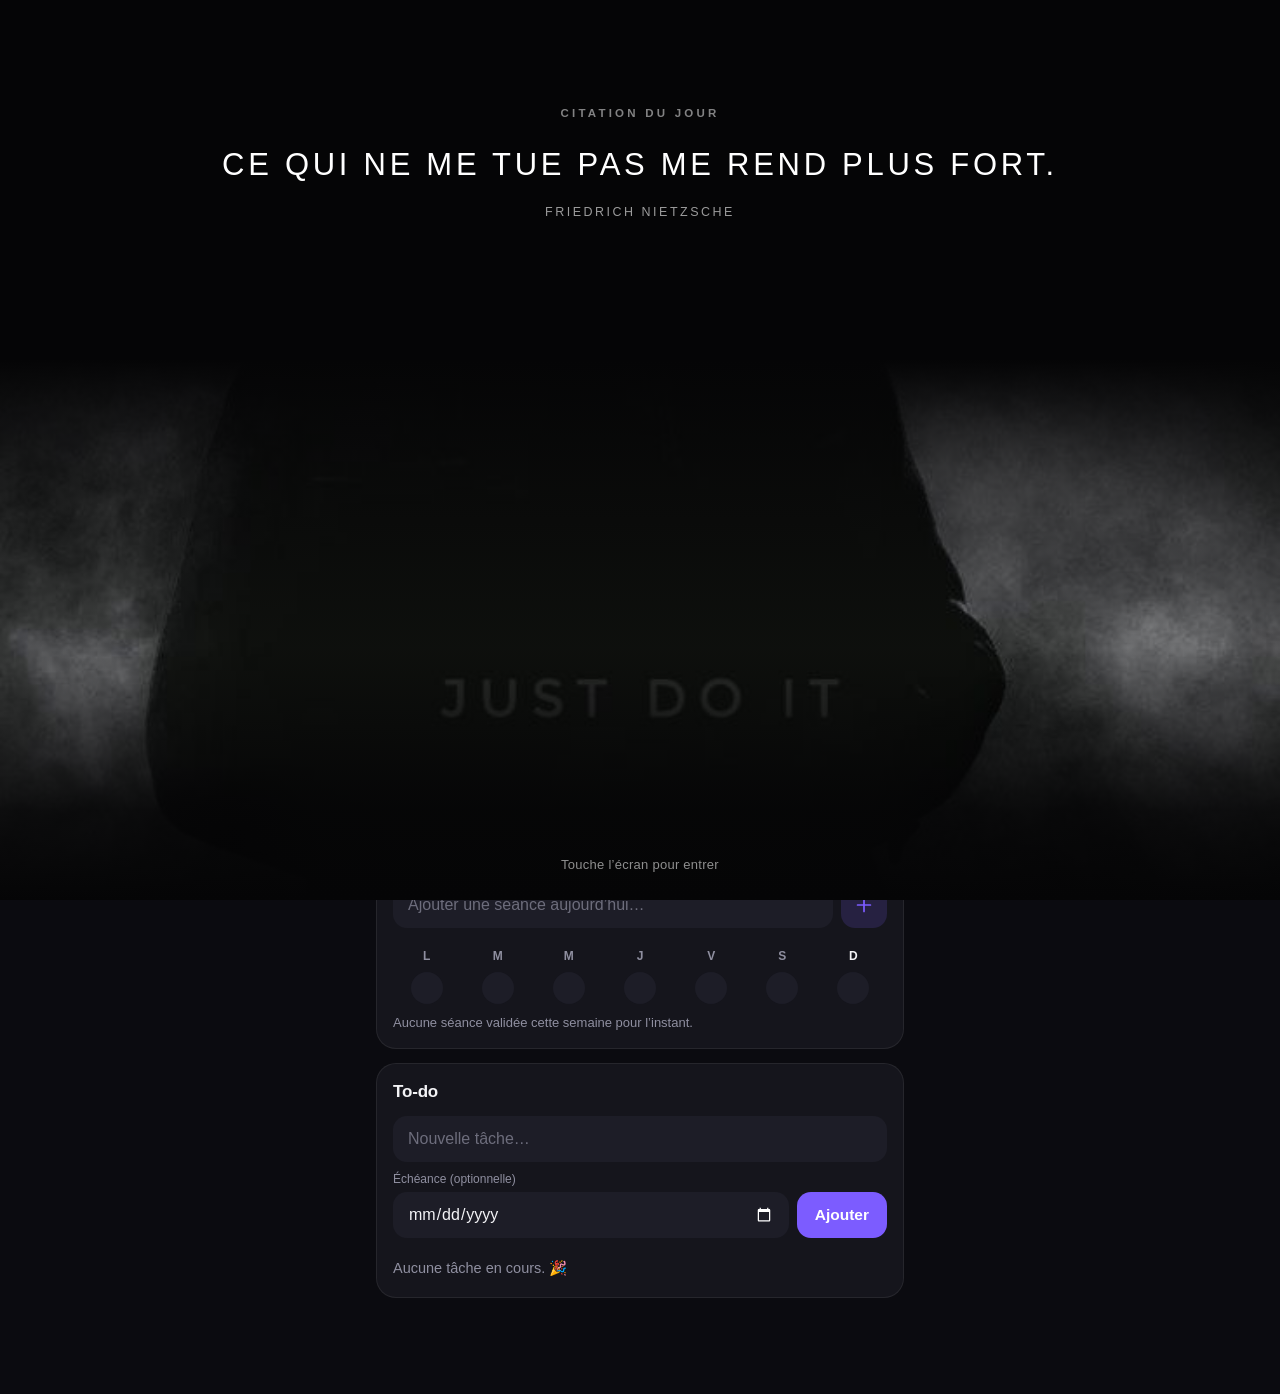
==== index.html @ 0396220e "Add files via upload" ====
<!doctype html>
<html lang="fr">
<head>
<meta charset="utf-8">
<meta name="viewport" content="width=device-width, initial-scale=1, viewport-fit=cover, user-scalable=no">
<title>Life OS</title>
<meta name="theme-color" content="#0b0b10">
<meta name="apple-mobile-web-app-capable" content="yes">
<meta name="mobile-web-app-capable" content="yes">
<meta name="apple-mobile-web-app-status-bar-style" content="black-translucent">
<meta name="apple-mobile-web-app-title" content="Life OS">
<link rel="manifest" href="manifest.webmanifest">
<link rel="apple-touch-icon" href="icon-180.png">
<link rel="icon" type="image/png" href="icon-180.png">
<link rel="stylesheet" href="styles.css">
</head>
<body>

<div id="splash" class="splash" hidden></div>

<header class="top">
  <div class="top-text">
    <h1 id="title">Life OS</h1>
    <p id="subtitle"></p>
  </div>
  <button class="icon-btn" data-a="settings" aria-label="Réglages">
    <svg viewBox="0 0 24 24"><circle cx="12" cy="12" r="3"/><path d="M19.4 15a1.7 1.7 0 0 0 .3 1.8l.1.1a2 2 0 1 1-2.8 2.8l-.1-.1a1.7 1.7 0 0 0-1.8-.3 1.7 1.7 0 0 0-1 1.5V21a2 2 0 1 1-4 0v-.1a1.7 1.7 0 0 0-1.1-1.5 1.7 1.7 0 0 0-1.8.3l-.1.1a2 2 0 1 1-2.8-2.8l.1-.1a1.7 1.7 0 0 0 .3-1.8 1.7 1.7 0 0 0-1.5-1H3a2 2 0 1 1 0-4h.1a1.7 1.7 0 0 0 1.5-1.1 1.7 1.7 0 0 0-.3-1.8l-.1-.1a2 2 0 1 1 2.8-2.8l.1.1a1.7 1.7 0 0 0 1.8.3h.1a1.7 1.7 0 0 0 1-1.5V3a2 2 0 1 1 4 0v.1a1.7 1.7 0 0 0 1 1.5 1.7 1.7 0 0 0 1.8-.3l.1-.1a2 2 0 1 1 2.8 2.8l-.1.1a1.7 1.7 0 0 0-.3 1.8v.1a1.7 1.7 0 0 0 1.5 1H21a2 2 0 1 1 0 4h-.1a1.7 1.7 0 0 0-1.5 1z"/></svg>
  </button>
  <button class="refresh-btn" id="refreshBtn" data-a="refresh" aria-label="Actualiser">
    <svg viewBox="0 0 24 24"><path d="M21 12a9 9 0 1 1-2.6-6.4"/><path d="M21 3v6h-6"/></svg>
    <span>Actualiser</span>
  </button>
</header>

<main id="view"></main>

<nav class="tabs" id="tabs"></nav>

<iframe id="seancesFrame" title="Séances de sport" hidden></iframe>

<div id="sheet" class="sheet" hidden>
  <div class="sheet-bg" data-a="closeSheet"></div>
  <div class="sheet-body" id="sheetBody"></div>
</div>

<div id="toast" class="toast" hidden></div>

<script src="config.js"></script>
<script src="quotes.js"></script>
<script src="targets.js"></script>
<script src="extra.js"></script>
<script src="shell.js"></script>
<script src="app.js"></script>
</body>
</html>
---- styles.css ----
:root {
  --bg: #0b0b10;
  --card: #15151c;
  --card2: #1d1d27;
  --line: rgba(255, 255, 255, .07);
  --text: #f3f3f6;
  --muted: #8f8fa0;
  --accent: #7c5cff;
  --accent-soft: rgba(124, 92, 255, .16);
  --red: #ff453a;
  --red-soft: rgba(255, 69, 58, .15);
  --green: #30d158;
  --green-soft: rgba(48, 209, 88, .15);
  --orange: #ff9f0a;
  --r: 20px;
  --safe-t: env(safe-area-inset-top, 0px);
  --safe-b: env(safe-area-inset-bottom, 0px);
}

* { box-sizing: border-box; -webkit-tap-highlight-color: transparent; }
html { background: var(--bg); }
body {
  margin: 0;
  background: var(--bg);
  color: var(--text);
  font: 16px/1.4 -apple-system, BlinkMacSystemFont, "SF Pro Text", "Helvetica Neue", Arial, sans-serif;
  -webkit-font-smoothing: antialiased;
  -webkit-text-size-adjust: 100%;
  overscroll-behavior-y: none;
  min-height: 100vh;
}
[hidden] { display: none !important; }
h1, h2, h3, p, ul { margin: 0; padding: 0; }
ul { list-style: none; }
button, input, textarea { font: inherit; color: inherit; }
button { border: 0; background: none; padding: 0; cursor: pointer; touch-action: manipulation; }
svg { width: 22px; height: 22px; fill: none; stroke: currentColor; stroke-width: 1.9; stroke-linecap: round; stroke-linejoin: round; flex: none; }
small { color: var(--muted); font-size: 13px; }

/* ---------- En-tête ---------- */
.top {
  position: sticky; top: 0; z-index: 20;
  display: flex; align-items: center; gap: 8px;
  padding: calc(var(--safe-t) + 14px) 16px 12px;
  background: rgba(11, 11, 16, .82);
  -webkit-backdrop-filter: saturate(160%) blur(18px); backdrop-filter: saturate(160%) blur(18px);
}
.top-text { flex: 1; min-width: 0; }
.top h1 { font-size: 22px; font-weight: 800; letter-spacing: -.02em; white-space: nowrap; overflow: hidden; text-overflow: ellipsis; }
.top p { font-size: 12.5px; color: var(--muted); min-height: 17px; }
.icon-btn { width: 40px; height: 40px; border-radius: 50%; background: var(--card); color: var(--muted); display: grid; place-items: center; }
.refresh-btn { height: 40px; padding: 0 14px 0 11px; border-radius: 20px; background: var(--accent); color: #fff; font-weight: 650; font-size: 14px; display: flex; align-items: center; gap: 6px; }
.refresh-btn svg { width: 18px; height: 18px; stroke-width: 2.3; }
.refresh-btn.spin svg { animation: spin .8s linear infinite; }
.refresh-btn:active, .btn:active, .icon-btn:active { transform: scale(.96); }
@keyframes spin { to { transform: rotate(360deg); } }

/* ---------- Contenu ---------- */
main { padding: 4px 16px calc(var(--safe-b) + 96px); display: flex; flex-direction: column; gap: 14px; max-width: 560px; margin: 0 auto; }
.card { background: var(--card); border: 1px solid var(--line); border-radius: var(--r); padding: 16px; }
.card-h { display: flex; align-items: center; justify-content: space-between; gap: 10px; margin-bottom: 12px; }
.card h2 { font-size: 17px; font-weight: 700; letter-spacing: -.01em; }
.count { font-size: 13px; color: var(--muted); font-weight: 600; white-space: nowrap; }
.dot { width: 10px; height: 10px; border-radius: 50%; }
.dot.red { background: var(--red); box-shadow: 0 0 0 4px var(--red-soft); }
.empty { color: var(--muted); font-size: 14.5px; padding: 6px 0 2px; }
.hint { color: var(--muted); font-size: 13px; margin-top: 10px; }
.hint.center { text-align: center; margin: 0 12px; }
.banner { background: rgba(255, 159, 10, .13); color: var(--orange); border-radius: 14px; padding: 10px 14px; font-size: 13.5px; }
.connect { background: linear-gradient(140deg, #2a1f66, #15151c 70%); }
.connect p { color: #c9c6e0; font-size: 14.5px; margin: 6px 0 14px; }

.btn { display: inline-flex; align-items: center; justify-content: center; gap: 8px; min-height: 46px; padding: 0 18px; border-radius: 14px; background: var(--card2); font-weight: 650; font-size: 15.5px; text-decoration: none; color: var(--text); }
.btn svg { width: 19px; height: 19px; }
.btn.primary { background: var(--accent); color: #fff; }
.btn.wide { width: 100%; }
.link { display: block; width: 100%; text-align: center; color: var(--accent); font-size: 14.5px; font-weight: 600; padding: 12px 0 2px; }
.link.danger { color: var(--red); }

input, textarea {
  width: 100%; min-width: 0; height: 46px; padding: 0 14px;
  background: var(--card2); border: 1px solid transparent; border-radius: 14px;
  font-size: 16px; outline: none; -webkit-appearance: none; appearance: none;
}
textarea { height: auto; padding: 12px 14px; resize: none; line-height: 1.4; }
input:focus, textarea:focus { border-color: var(--accent); }
input::placeholder, textarea::placeholder { color: #6d6d7c; }
input[type=date] { color-scheme: dark; text-align: left; }
input[type=date]::-webkit-date-and-time-value { text-align: left; }
label { display: block; font-size: 13px; color: var(--muted); font-weight: 600; }
label input, label textarea { margin-top: 6px; color: var(--text); font-weight: 400; }
.stack { display: flex; flex-direction: column; gap: 10px; }
.two { display: grid; grid-template-columns: 1fr 1fr; gap: 10px; }
.inline { display: flex; gap: 8px; margin-top: 12px; }
.add { width: 46px; height: 46px; flex: none; border-radius: 14px; background: var(--accent-soft); color: var(--accent); display: grid; place-items: center; }

/* ---------- Listes ---------- */
.rows li { display: flex; align-items: center; gap: 12px; padding: 10px 0; border-top: 1px solid var(--line); }
.rows li:first-child { border-top: 0; padding-top: 2px; }
.rows li:last-child { padding-bottom: 2px; }
.what { flex: 1; min-width: 0; display: flex; flex-direction: column; }
.what b { font-weight: 600; font-size: 15.5px; overflow-wrap: anywhere; }
.what.struck b { text-decoration: line-through; color: var(--muted); font-weight: 500; }
.late { color: var(--red); }
.check { width: 28px; height: 28px; flex: none; border-radius: 50%; border: 2px solid #4a4a5a; display: grid; place-items: center; color: transparent; }
.check svg { width: 16px; height: 16px; stroke-width: 3; }
.check.on { background: var(--green); border-color: var(--green); color: #06230f; }
.pin, .ghost { width: 36px; height: 36px; flex: none; border-radius: 50%; display: grid; place-items: center; color: #5d5d6c; }
.pin svg, .ghost svg { width: 19px; height: 19px; }
.pin.on { color: #fff; background: var(--accent); }
.ghost { margin-left: -8px; }
.datebox { width: 46px; height: 46px; flex: none; border-radius: 13px; background: var(--card2); display: flex; flex-direction: column; align-items: center; justify-content: center; line-height: 1.05; }
.datebox b { font-size: 17px; font-weight: 750; }
.datebox small { font-size: 10px; text-transform: uppercase; letter-spacing: .03em; }
.datebox.hot { background: var(--red-soft); }
.datebox.hot b, .datebox.hot small { color: var(--red); }

/* Agenda du jour */
.agenda li { display: flex; gap: 10px; align-items: stretch; padding: 7px 0; }
.agenda .when { width: 50px; flex: none; display: flex; flex-direction: column; font-variant-numeric: tabular-nums; font-size: 14px; font-weight: 650; padding-top: 1px; }
.agenda .when small { font-weight: 400; font-size: 12px; }
.agenda .when span:only-child { font-size: 12px; color: var(--muted); }
.agenda i { width: 4px; border-radius: 2px; flex: none; }
.agenda .past { opacity: .42; }
.agenda .live .what b { color: #fff; }
.agenda em { font-style: normal; font-size: 11.5px; font-weight: 700; color: var(--green); text-transform: uppercase; letter-spacing: .04em; margin-top: 2px; }

/* To-do */
.task-form { display: flex; flex-direction: column; gap: 8px; margin-bottom: 14px; }
.task-form-row { display: flex; gap: 8px; align-items: flex-end; }
.datefield { flex: 1; min-width: 0; }
.datefield span { font-size: 12px; font-weight: 500; }
.datefield input { margin-top: 4px; }

/* Sport */
.week { display: grid; grid-template-columns: repeat(7, 1fr); gap: 4px; margin: 16px 0 6px; text-align: center; }
.week span { font-size: 12px; color: var(--muted); font-weight: 600; }
.week i { display: grid; place-items: center; width: 32px; height: 32px; margin: 6px auto 0; border-radius: 50%; background: var(--card2); color: #06230f; }
.week i svg { width: 16px; height: 16px; stroke-width: 3; }
.week i.plan { box-shadow: inset 0 0 0 2px var(--accent); background: transparent; }
.week i.done { background: var(--green); }
.week .today span { color: var(--text); }
.recap { border-top: 1px solid var(--line); padding-top: 10px; margin-top: 10px; }
.recap .check { width: 24px; height: 24px; }
.mini li { display: flex; flex-wrap: wrap; align-items: baseline; gap: 2px 10px; padding: 7px 0; border-top: 1px solid var(--line); font-size: 14.5px; }
.mini span { color: var(--muted); font-size: 13px; min-width: 76px; }
.mini b { font-weight: 600; flex: 1; }
.mini.tall small { flex-basis: 100%; }

/* ---------- LinkedIn ---------- */
.hero { background: linear-gradient(150deg, #261c5e 0%, #17171f 65%); }
.hero.ok { background: linear-gradient(150deg, #123a22 0%, #17171f 65%); }
.hero-top { display: flex; flex-wrap: wrap; gap: 6px; margin-bottom: 16px; }
.chip { display: inline-flex; align-items: center; height: 26px; padding: 0 10px; border-radius: 13px; background: rgba(255, 255, 255, .12); font-size: 12.5px; font-weight: 650; }
.chip.soft { background: rgba(255, 255, 255, .06); color: #c5c5d2; }
.chip.green { background: var(--green-soft); color: var(--green); }
.over { font-size: 12px; text-transform: uppercase; letter-spacing: .08em; color: #a79df0; font-weight: 700; }
.hero.ok .over { color: #7fd99a; }
.big { font-size: 28px !important; line-height: 1.12; font-weight: 800 !important; letter-spacing: -.02em !important; margin: 4px 0 10px; }
.ask { color: #c9c6e0; font-size: 14.5px; margin-bottom: 16px; }
.seg { display: grid; grid-template-columns: 1fr 1fr; background: var(--card2); border-radius: 12px; padding: 3px; }
.seg button { height: 36px; border-radius: 10px; font-size: 14px; font-weight: 650; color: var(--muted); }
.seg button.on { background: #34344a; color: #fff; }
.seg button.on.red { background: var(--red-soft); color: var(--red); }
.seg button.on.green { background: var(--green-soft); color: var(--green); }
.msg { margin: 12px 0 0; padding: 14px; background: var(--card2); border-radius: 14px; font: inherit; font-size: 14.5px; line-height: 1.5; white-space: pre-wrap; overflow-wrap: anywhere; -webkit-user-select: text; user-select: text; }
.msg-foot { display: flex; align-items: center; justify-content: space-between; gap: 10px; margin-top: 10px; }
.okline { display: flex; align-items: center; gap: 8px; color: var(--green); font-weight: 600; font-size: 15px; }
.okline b { color: var(--text); }

/* ---------- Habitudes ---------- */
.ring-card { display: flex; align-items: center; gap: 16px; position: relative; }
.ring { width: 104px; height: 104px; transform: rotate(-90deg); flex: none; }
.ring circle { stroke: var(--card2); stroke-width: 11; }
.ring .fill { stroke: var(--accent); transition: stroke-dashoffset .45s ease; }
.ring .fill.full { stroke: var(--green); }
.ring-num { position: absolute; left: 16px; width: 104px; text-align: center; }
.ring-num b { font-size: 32px; font-weight: 800; letter-spacing: -.03em; }
.ring-num span { color: var(--muted); font-size: 14px; margin-left: 2px; }
.ring-side { display: flex; flex-direction: column; gap: 6px; align-items: flex-start; min-width: 0; }
.ring-side p { color: var(--muted); font-size: 14px; }
.days { display: grid; grid-template-columns: repeat(7, 1fr); gap: 4px; }
.days button { display: flex; flex-direction: column; align-items: center; gap: 5px; padding: 8px 0; border-radius: 14px; }
.days button.on { background: var(--card); }
.days span { font-size: 11.5px; color: var(--muted); font-weight: 600; }
.days i { font-style: normal; width: 34px; height: 34px; border-radius: 50%; display: grid; place-items: center; font-size: 14px; font-weight: 650; background: var(--card2); }
.days i.part { background: conic-gradient(var(--accent) calc(var(--p) * 360deg), var(--card2) 0); position: relative; z-index: 0; }
.days i.part::before { content: ""; position: absolute; inset: 3px; border-radius: 50%; background: var(--bg); z-index: -1; }
.days .on i.part::before { background: var(--card); }
.days i.full { background: var(--green); color: #06230f; }
.habits { display: flex; flex-direction: column; gap: 10px; }
.habits li { display: flex; align-items: center; gap: 14px; padding: 14px 16px; min-height: 72px; background: var(--card); border: 1px solid var(--line); border-radius: var(--r); cursor: pointer; transition: background .2s, border-color .2s; user-select: none; -webkit-user-select: none; }
.habits li:active { transform: scale(.985); }
.habits .emoji { font-size: 28px; width: 36px; text-align: center; }
.habits div { flex: 1; display: flex; flex-direction: column; }
.habits b { font-size: 16px; font-weight: 650; }
.habits .tick { width: 32px; height: 32px; border-radius: 50%; border: 2px solid #4a4a5a; display: grid; place-items: center; color: transparent; }
.habits .tick svg { width: 18px; height: 18px; stroke-width: 3; }
.habits li.on { background: rgba(48, 209, 88, .09); border-color: rgba(48, 209, 88, .35); }
.habits li.on .tick { background: var(--green); border-color: var(--green); color: #06230f; }

/* ---------- Finances ---------- */
.fin .card-h { margin-bottom: 4px; }
.bal { font-size: 34px; font-weight: 800; letter-spacing: -.03em; font-variant-numeric: tabular-nums; }
.bal.pos { color: var(--green); }
.bal.neg { color: var(--red); }
.bars { display: flex; flex-direction: column; gap: 8px; margin-top: 10px; }
.bars div { display: grid; grid-template-columns: 66px 1fr auto; align-items: center; gap: 10px; font-size: 13.5px; }
.bars span { color: var(--muted); }
.bars i { height: 8px; border-radius: 4px; background: var(--card2); overflow: hidden; }
.bars u { display: block; height: 100%; border-radius: 4px; min-width: 0; transition: width .4s ease; }
.bars u.g { background: var(--green); }
.bars u.r { background: var(--red); }
.bars b { font-weight: 650; font-variant-numeric: tabular-nums; }
.sign { width: 34px; height: 34px; flex: none; border-radius: 50%; display: grid; place-items: center; font-weight: 800; font-size: 18px; }
.sign.in { background: var(--green-soft); color: var(--green); }
.sign.out { background: var(--red-soft); color: var(--red); }
.amt { font-variant-numeric: tabular-nums; font-weight: 650; font-size: 15px; white-space: nowrap; }
.amt.in { color: var(--green); }
.card > .stack:not(:first-child), .rows + .stack { margin-top: 14px; }

/* ---------- Barre d'onglets ---------- */
.tabs {
  position: fixed; left: 0; right: 0; bottom: 0; z-index: 30;
  display: grid; grid-template-columns: repeat(4, 1fr);
  padding: 8px 8px calc(var(--safe-b) + 6px);
  background: rgba(15, 15, 21, .86);
  -webkit-backdrop-filter: saturate(160%) blur(20px); backdrop-filter: saturate(160%) blur(20px);
  border-top: 1px solid var(--line);
}
.tabs button { display: flex; flex-direction: column; align-items: center; gap: 3px; padding: 4px 0; color: #6f6f80; font-size: 10.5px; font-weight: 650; }
.tabs svg { width: 25px; height: 25px; }
.tabs button.on { color: var(--accent); }

/* ---------- Écran d'ouverture : échéance épinglée ---------- */
.splash {
  position: fixed; inset: 0; z-index: 100;
  display: flex; align-items: center; justify-content: center;
  padding: calc(var(--safe-t) + 24px) 26px calc(var(--safe-b) + 24px);
  background: radial-gradient(120% 80% at 50% 0%, #3a1213 0%, #12090c 55%, #0b0b10 100%);
  text-align: center;
  transition: opacity .36s ease, transform .36s ease;
}
.splash.out { opacity: 0; transform: scale(1.04); pointer-events: none; }
.splash-in { width: 100%; animation: pop .45s cubic-bezier(.2, .9, .3, 1.15) both; }
@keyframes pop { from { opacity: 0; transform: scale(.9); } to { opacity: 1; transform: none; } }
.splash-tag { display: inline-flex; align-items: center; gap: 6px; height: 30px; padding: 0 12px; border-radius: 15px; background: var(--red-soft); color: var(--red); font-size: 12.5px; font-weight: 750; text-transform: uppercase; letter-spacing: .08em; }
.splash-tag svg { width: 15px; height: 15px; }
.splash-count { margin-top: 26px; font-size: 76px; line-height: 1; font-weight: 900; letter-spacing: -.04em; color: var(--red); }
.splash-title { margin-top: 14px; font-weight: 850; letter-spacing: -.03em; line-height: 1.05; overflow-wrap: anywhere; }
.splash-title.xl { font-size: 62px; }
.splash-title.lg { font-size: 48px; }
.splash-title.md { font-size: 36px; }
.splash-title.sm { font-size: 27px; line-height: 1.15; }
.splash-date { margin-top: 16px; font-size: 18px; color: #d5c7c7; font-weight: 500; }
.splash-rest { margin-top: 36px; display: flex; flex-direction: column; gap: 8px; font-size: 15.5px; color: #cdbfc0; }
.splash-rest b { color: var(--red); margin-right: 6px; }
.splash-rest .more { color: var(--muted); font-size: 13.5px; }

/* ---------- Réglages ---------- */
.sheet { position: fixed; inset: 0; z-index: 60; }
.sheet-bg { position: absolute; inset: 0; background: rgba(0, 0, 0, .6); }
.sheet-body { position: absolute; left: 0; right: 0; bottom: 0; max-height: 90vh; overflow-y: auto; -webkit-overflow-scrolling: touch; background: var(--card); border-radius: 26px 26px 0 0; padding: 10px 18px calc(var(--safe-b) + 18px); animation: up .28s ease both; max-width: 560px; margin: 0 auto; }
@keyframes up { from { transform: translateY(40px); opacity: 0; } to { transform: none; opacity: 1; } }
.grab { width: 38px; height: 5px; border-radius: 3px; background: #3a3a48; margin: 0 auto 14px; }
.sheet h2 { font-size: 22px; font-weight: 800; margin-bottom: 14px; }
.sheet h3 { font-size: 16px; margin: 24px 0 0; }
.sheet .two { margin-top: 12px; }
.sheet .hint { margin-top: 0; }
.filebtn { position: relative; overflow: hidden; color: var(--text); font-size: 15.5px; }
.filebtn input { position: absolute; inset: 0; opacity: 0; margin: 0; height: 100%; }

.toast { position: fixed; left: 0; right: 0; margin: 0 auto; width: fit-content; bottom: calc(var(--safe-b) + 92px); z-index: 80; background: #2c2c3a; color: #fff; padding: 10px 16px; border-radius: 22px; font-size: 14px; font-weight: 600; box-shadow: 0 8px 30px rgba(0, 0, 0, .5); max-width: 86vw; text-align: center; animation: up .2s ease both; }

@media (prefers-reduced-motion: reduce) {
  * { animation: none !important; transition: none !important; }
}
@media (max-width: 360px) {
  .refresh-btn span { display: none; }
  .refresh-btn { padding: 0 11px; }
}

/* ============================================================
   Version 2 : navigation, Travail, Candidatures, récap, courbe
   ============================================================ */

.tabs { grid-template-columns: repeat(6, 1fr); padding-left: 2px; padding-right: 2px; }
.tabs button { font-size: 9.5px; letter-spacing: -.01em; }
.tabs svg { width: 23px; height: 23px; }

/* Barre ‹ titre › */
.nav { display: flex; align-items: center; gap: 8px; }
.nav > div { flex: 1; min-width: 0; text-align: center; display: flex; flex-direction: column; }
.nav b { font-size: 15.5px; font-weight: 700; }
.nav small { font-size: 12.5px; }
.nav button { width: 38px; height: 38px; flex: none; border-radius: 50%; background: var(--card2); font-size: 22px; line-height: 1; padding-bottom: 3px; color: var(--text); }
.nav button:disabled { opacity: .25; }
.nav button:active { transform: scale(.92); }
.card.slim { padding: 10px 12px; }
.chipbtn { height: 28px; padding: 0 12px; border-radius: 14px; background: var(--accent-soft); color: #b9a8ff; font-size: 12.5px; font-weight: 700; }
select {
  width: 100%; height: 46px; padding: 0 34px 0 14px; border: 1px solid transparent; border-radius: 14px;
  background: var(--card2) url("data:image/svg+xml,%3Csvg xmlns='http://www.w3.org/2000/svg' viewBox='0 0 24 24' fill='none' stroke='%238f8fa0' stroke-width='2.500' stroke-linecap='round'%3E%3Cpath d='M6 9l6 6 6-6'/%3E%3C/svg%3E") no-repeat right 10px center / 16px;
  color: var(--text); font: inherit; font-size: 16px; -webkit-appearance: none; appearance: none; outline: none;
}
label select { margin-top: 6px; font-weight: 400; }
.btn.small { min-height: 36px; padding: 0 14px; font-size: 14px; border-radius: 12px; background: var(--accent); color: #fff; }
.link.first { padding-top: 0; }
.link.inline-link { width: auto; padding: 0; display: inline; }

/* Semaine de l'agenda */
.card .nav + .days { margin-top: 10px; }
.days button:disabled { opacity: .3; }
.days.cal { margin-bottom: 10px; }
.days.cal button { gap: 3px; padding: 6px 0 5px; }
.days.cal button.on { background: var(--card2); }
.days.cal i { background: transparent; width: 32px; height: 32px; font-size: 15px; }
.days.cal .today i { box-shadow: inset 0 0 0 2px var(--accent); }
.days.cal .on i { background: var(--accent); color: #fff; }
.days.cal u { width: 5px; height: 5px; border-radius: 50%; background: transparent; }
.days.cal u.has { background: var(--muted); }
.card .days button.on { background: var(--card2); }
.card .days .on i.part::before { background: var(--card2); }
.card .days i.part::before { background: var(--card); }
.recap-card { background: linear-gradient(140deg, #1d4a2f, #15151c 70%); }

/* Habitudes : édition, matrice, courbe */
.habits .del { color: var(--red); background: var(--red-soft); margin: 0; }
.emoji-row { display: grid; grid-template-columns: 62px 1fr; gap: 10px; }
.emoji-row input:first-child { text-align: center; padding: 0; font-size: 22px; }
.matrix { display: flex; flex-direction: column; gap: 7px; }
.mrow { display: grid; grid-template-columns: minmax(0, 1fr) repeat(7, 24px); gap: 5px; align-items: center; }
.mrow span { font-size: 13.5px; white-space: nowrap; overflow: hidden; text-overflow: ellipsis; }
.mrow i { height: 24px; border-radius: 7px; font-style: normal; }
.mrow.head i { height: auto; text-align: center; font-size: 11.5px; color: var(--muted); font-weight: 600; }
.mrow i.on { background: var(--green); }
.mrow i.miss { background: var(--card2); }
.mrow i.na { background: transparent; box-shadow: inset 0 0 0 1px var(--line); }
.chart { width: 100%; height: auto; display: block; margin: 12px 0 2px; stroke-width: 0; }
.chart text { fill: var(--muted); font-size: 10px; stroke: none; }
.chart .g { stroke: var(--line); stroke-width: 1; }
.chart .area { fill: rgba(124, 92, 255, .16); stroke: none; }
.chart .line { fill: none; stroke: var(--accent); stroke-width: 2.500; }
.chart circle { fill: var(--accent); stroke: none; }
.chart circle.last { fill: #fff; stroke: var(--accent); stroke-width: 3; }
.stats3 { display: grid; grid-template-columns: repeat(3, 1fr); gap: 8px; text-align: center; }
.stats3 div { display: flex; flex-direction: column; gap: 2px; }
.stats3 b { font-size: 21px; font-weight: 800; letter-spacing: -.02em; font-variant-numeric: tabular-nums; }
.stats3 small { font-size: 11.5px; line-height: 1.25; }
.stats3 .neg b { color: var(--red); }
.stats3.flat { margin-top: 8px; padding-top: 12px; border-top: 1px solid var(--line); }
.stats3.flat b { font-size: 18px; }

/* Travail : flamme */
.flame { text-align: center; padding-top: 22px; background: linear-gradient(170deg, #3a1c08 0%, #17171f 62%); }
.flame.cold { background: var(--card); }
.flame.pending { background: linear-gradient(170deg, #3a2f08 0%, #17171f 62%); }
.flame-main { display: flex; align-items: center; justify-content: center; gap: 6px; position: relative; }
.flame-emoji { font-size: 64px; line-height: 1; display: inline-block; transform-origin: 50% 90%; }
.flame.hot .flame-emoji { animation: flicker 1.6s ease-in-out infinite; filter: drop-shadow(0 0 18px rgba(255, 140, 20, .55)); }
.flame.cold .flame-emoji { filter: grayscale(1); opacity: .45; }
.flame.pending .flame-emoji { opacity: .75; }
@keyframes flicker { 0%, 100% { transform: scale(1) rotate(-2deg); } 30% { transform: scale(1.07) rotate(2deg); } 60% { transform: scale(.97) rotate(-1deg); } 80% { transform: scale(1.04) rotate(1deg); } }
.flame-num { font-size: 76px; line-height: 1; font-weight: 900; letter-spacing: -.04em; font-variant-numeric: tabular-nums; }
.flame.hot .flame-num { color: #ffb347; }
.flame.cold .flame-num { color: var(--muted); }
.flame-hour { font-size: 30px; animation: tilt 1.4s ease-in-out infinite; }
@keyframes tilt { 0%, 100% { transform: rotate(-10deg); } 50% { transform: rotate(10deg); } }
.flame-label { font-size: 15px; font-weight: 650; margin-top: 4px; }
.flame-msg { font-size: 13.5px; color: #c9bfb2; margin-top: 4px; }
.flame.cold .flame-msg { color: var(--muted); }
.flame.pending .flame-msg { color: #ffd60a; }
.week.flames i { background: rgba(255, 255, 255, .06); font-style: normal; font-size: 17px; }
.week.flames i.lit { background: rgba(255, 150, 30, .2); }
.week.flames i.future { background: transparent; box-shadow: inset 0 0 0 1px var(--line); }
.flame-foot { display: flex; align-items: center; justify-content: space-between; gap: 10px; margin-top: 14px; padding-top: 12px; border-top: 1px solid var(--line); font-size: 13.5px; color: var(--muted); }
.flame-foot b { color: var(--text); }

/* Travail : Pomodoro */
.pomo-ring { position: relative; width: 230px; max-width: 72%; margin: 6px auto 16px; }
.pomo-ring svg { width: 100%; height: auto; display: block; transform: rotate(-90deg); }
.pomo-ring circle { stroke: var(--card2); stroke-width: 10; }
.pomo-ring .fill { stroke: var(--accent); transition: stroke-dashoffset .5s linear; }
.pomo.break .pomo-ring .fill { stroke: var(--green); }
.pomo-time { position: absolute; inset: 0; display: flex; flex-direction: column; align-items: center; justify-content: center; }
.pomo-time b { font-size: 52px; font-weight: 800; letter-spacing: -.03em; font-variant-numeric: tabular-nums; line-height: 1; }
.pomo-time span { margin-top: 6px; font-size: 13px; color: var(--muted); font-weight: 600; text-transform: uppercase; letter-spacing: .08em; }
.pomo.run .pomo-time span { color: var(--accent); }
.pomo.break.run .pomo-time span { color: var(--green); }
.pomo-btns { display: grid; grid-template-columns: 1.3fr 1fr; gap: 10px; }
.pomo.break .btn.primary { background: var(--green); color: #06230f; }
.pomo-stats { display: grid; grid-template-columns: 1fr 1fr; gap: 10px; margin-top: 14px; }
.pomo-stats div { background: var(--card2); border-radius: 14px; padding: 10px 12px; display: flex; flex-direction: column; gap: 2px; min-width: 0; }
.pomo-stats b { font-size: 17px; font-weight: 750; white-space: nowrap; overflow: hidden; text-overflow: ellipsis; }
.pomo-stats small { font-size: 12px; }
body::after { content: ""; position: fixed; inset: 0; z-index: 90; pointer-events: none; opacity: 0; }
body.flash-work::after { background: var(--green); animation: flash 1.6s ease-out; }
body.flash-break::after { background: var(--accent); animation: flash 1.6s ease-out; }
@keyframes flash { 0%, 30%, 60% { opacity: .45; } 15%, 45% { opacity: .1; } 100% { opacity: 0; } }

/* Candidatures */
.app { align-items: flex-start !important; }
.app .datebox { margin-top: 2px; }
.app .pin, .app .ghost { margin-top: 4px; }
.app.s-ok .what b:first-child, .app.s-ko .what b:first-child { color: var(--muted); }
.status { margin-top: 7px; width: fit-content; }
.status select { height: 30px; width: auto; padding: 0 28px 0 11px; border-radius: 15px; font-size: 13px; font-weight: 700; margin: 0; background-color: var(--card2); background-size: 13px; background-position: right 9px center; }
.status.s-doing select { background-color: var(--accent-soft); color: #b9a8ff; }
.status.s-sent select { background-color: rgba(10, 132, 255, .16); color: #5eb1ff; }
.status.s-interview select { background-color: rgba(255, 159, 10, .16); color: var(--orange); }
.status.s-ok select { background-color: var(--green-soft); color: var(--green); }
.status.s-ko select { background-color: var(--red-soft); color: var(--red); }

/* Récap hebdomadaire */
.sheet .over { margin-bottom: 8px; }
.tiles { display: flex; flex-direction: column; gap: 10px; margin: 14px 0 16px; }
.tile { background: var(--card2); border-radius: 18px; padding: 14px 16px; border: 1px solid transparent; }
.tile.good { border-color: rgba(48, 209, 88, .3); }
.tile.bad { border-color: rgba(255, 69, 58, .3); }
.tile-h { display: flex; align-items: center; gap: 7px; font-size: 13px; font-weight: 700; color: var(--muted); text-transform: uppercase; letter-spacing: .05em; }
.tile-h span { font-size: 17px; }
.tile-big { display: block; font-size: 34px; font-weight: 850; letter-spacing: -.03em; line-height: 1.1; margin-top: 4px; font-variant-numeric: tabular-nums; }
.tile.good .tile-big { color: var(--green); }
.tile.bad .tile-big { color: var(--red); }
.tile p { font-size: 13.5px; color: var(--muted); }
.recap-list { margin-top: 10px; border-top: 1px solid var(--line); }
.recap-list li { display: flex; justify-content: space-between; gap: 12px; padding: 7px 0; font-size: 14px; border-bottom: 1px solid var(--line); }
.recap-list li:last-child { border-bottom: 0; padding-bottom: 0; }
.recap-list span { min-width: 0; overflow-wrap: anywhere; }
.recap-list b { font-weight: 650; white-space: nowrap; }

/* ============================================================
   Version 3 : barre d'onglets défilante, swipe, écran de lancement,
   actualités, séances, modules, réglages
   ============================================================ */

/* Barre d'onglets */
.tabs { display: flex; grid-template-columns: none; overflow-x: auto; -webkit-overflow-scrolling: touch; scrollbar-width: none; padding-left: 4px; padding-right: 4px; }
.tabs::-webkit-scrollbar { display: none; }
.tabs button { flex: 1 0 0; min-width: 0; font-size: 10.5px; }
.tabs.scroll button { flex: 0 0 74px; }
.tabs svg { width: 24px; height: 24px; }

/* Transition au changement d'onglet */
#view.slide-l { animation: slideL .24s ease-out; }
#view.slide-r { animation: slideR .24s ease-out; }
@keyframes slideL { from { transform: translateX(38px); opacity: 0; } to { transform: none; opacity: 1; } }
@keyframes slideR { from { transform: translateX(-38px); opacity: 0; } to { transform: none; opacity: 1; } }

/* Écran de lancement */
.splash { cursor: pointer; flex-direction: column; }
.splash-in { margin: auto 0; }
.splash-foot { position: absolute; left: 0; right: 0; bottom: calc(var(--safe-b) + 26px); display: flex; flex-direction: column; align-items: center; gap: 12px; font-size: 13px; color: rgba(255, 255, 255, .55); letter-spacing: .02em; }
.splash-dots { display: flex; gap: 7px; }
.splash-dots i { width: 7px; height: 7px; border-radius: 50%; background: rgba(255, 255, 255, .25); }
.splash-dots i.on { background: #fff; }
.splash.quote { background: #050506; padding-left: 30px; padding-right: 30px; }
.quote-bg { position: absolute; inset: 0; background: url("quote-bg.jpg") center bottom / cover no-repeat; }
/* Voiles sombres : ils rendent la citation lisible et masquent le texte déjà présent dans l'image. */
.quote-bg::after { content: ""; position: absolute; inset: 0; background: linear-gradient(180deg, #050506 0%, #050506 40%, rgba(5, 5, 6, .55) 56%, rgba(5, 5, 6, .12) 72%, rgba(5, 5, 6, .9) 90%, #050506 100%); }
.splash.quote .splash-in { position: relative; margin: calc(var(--safe-t) + 9vh) 0 auto; animation: fadeUp .7s ease both; }
@keyframes fadeUp { from { opacity: 0; transform: translateY(14px); } to { opacity: 1; transform: none; } }
.quote-tag { font-size: 11.5px; font-weight: 700; letter-spacing: .28em; text-transform: uppercase; color: rgba(255, 255, 255, .5); }
.splash.quote blockquote { margin: 22px 0 0; font-weight: 300; letter-spacing: .01em; line-height: 1.28; color: #fff; text-wrap: balance; }
.splash.quote blockquote.xl { font-size: 31px; letter-spacing: .12em; text-transform: uppercase; line-height: 1.4; }
.splash.quote blockquote.lg { font-size: 26px; }
.splash.quote blockquote.md { font-size: 22px; }
.splash.quote blockquote.sm { font-size: 19px; }
.splash.quote cite { display: block; margin-top: 18px; font-style: normal; font-size: 12.5px; letter-spacing: .2em; text-transform: uppercase; color: rgba(255, 255, 255, .6); }
.splash.quote .splash-foot { z-index: 1; }

/* Actualités */
.chips { display: flex; gap: 8px; overflow-x: auto; scrollbar-width: none; margin: 0 -16px; padding: 0 16px; }
.chips::-webkit-scrollbar { display: none; }
.chips button { flex: none; height: 36px; padding: 0 16px; border-radius: 18px; background: var(--card); border: 1px solid var(--line); font-size: 14px; font-weight: 650; color: var(--muted); }
.chips button.on { background: var(--accent); border-color: var(--accent); color: #fff; }
.news { display: flex; flex-direction: column; gap: 10px; }
.news a { display: block; background: var(--card); border: 1px solid var(--line); border-radius: var(--r); padding: 14px 16px; color: var(--text); text-decoration: none; }
.news a:active { transform: scale(.985); }
.news b { display: block; font-size: 16px; font-weight: 700; line-height: 1.3; letter-spacing: -.01em; }
.news p { margin-top: 6px; font-size: 14px; color: #b4b4c2; line-height: 1.4; }
.news small { display: block; margin-top: 8px; font-size: 12px; }
.news .src { color: var(--accent); font-weight: 700; }

/* Séances de sport (app intégrée dans un cadre) */
#seancesFrame { position: fixed; left: 0; right: 0; width: 100%; border: 0; z-index: 10; background: #08090b; }
body.framed { overflow: hidden; }
body.framed main { display: none; }

/* Réseau : secteur */
.sector { font-size: 12px; }
.sector select { margin-top: 6px; }

/* Habitudes : bouton modifier */
.habits .edit { color: var(--text); background: var(--card2); margin: 0; }
.habits.edit li { gap: 10px; }

/* Interrupteurs de modules */
.group { font-size: 12px; font-weight: 700; text-transform: uppercase; letter-spacing: .06em; color: var(--muted); margin: 16px 0 6px; }
.toggles { background: var(--card2); border-radius: 16px; padding: 0 14px; }
.toggles li { display: flex; align-items: center; gap: 12px; padding: 11px 0; border-top: 1px solid var(--line); }
.toggles li:first-child { border-top: 0; }
.toggles div { flex: 1; min-width: 0; display: flex; flex-direction: column; }
.toggles b { font-size: 15.5px; font-weight: 600; color: var(--text); }
.toggles small { font-size: 12.5px; font-weight: 400; }
.switch { width: 51px; height: 31px; flex: none; border-radius: 16px; background: #3a3a46; position: relative; transition: background .2s; }
.switch i { position: absolute; top: 2px; left: 2px; width: 27px; height: 27px; border-radius: 50%; background: #fff; box-shadow: 0 2px 4px rgba(0, 0, 0, .3); transition: transform .2s; }
.switch.on { background: var(--green); }
.switch.on i { transform: translateX(20px); }

/* Guide agenda */
.guide { background: var(--card2); border-radius: 14px; padding: 12px 14px; }
.guide summary { font-size: 14px; font-weight: 650; color: var(--accent); cursor: pointer; list-style: none; }
.guide summary::-webkit-details-marker { display: none; }
.guide ol { margin: 12px 0; padding-left: 20px; display: flex; flex-direction: column; gap: 8px; font-size: 14px; line-height: 1.4; }
.guide .btn { background: var(--card); }
.sheet.locked .sheet-body { max-height: 94vh; }
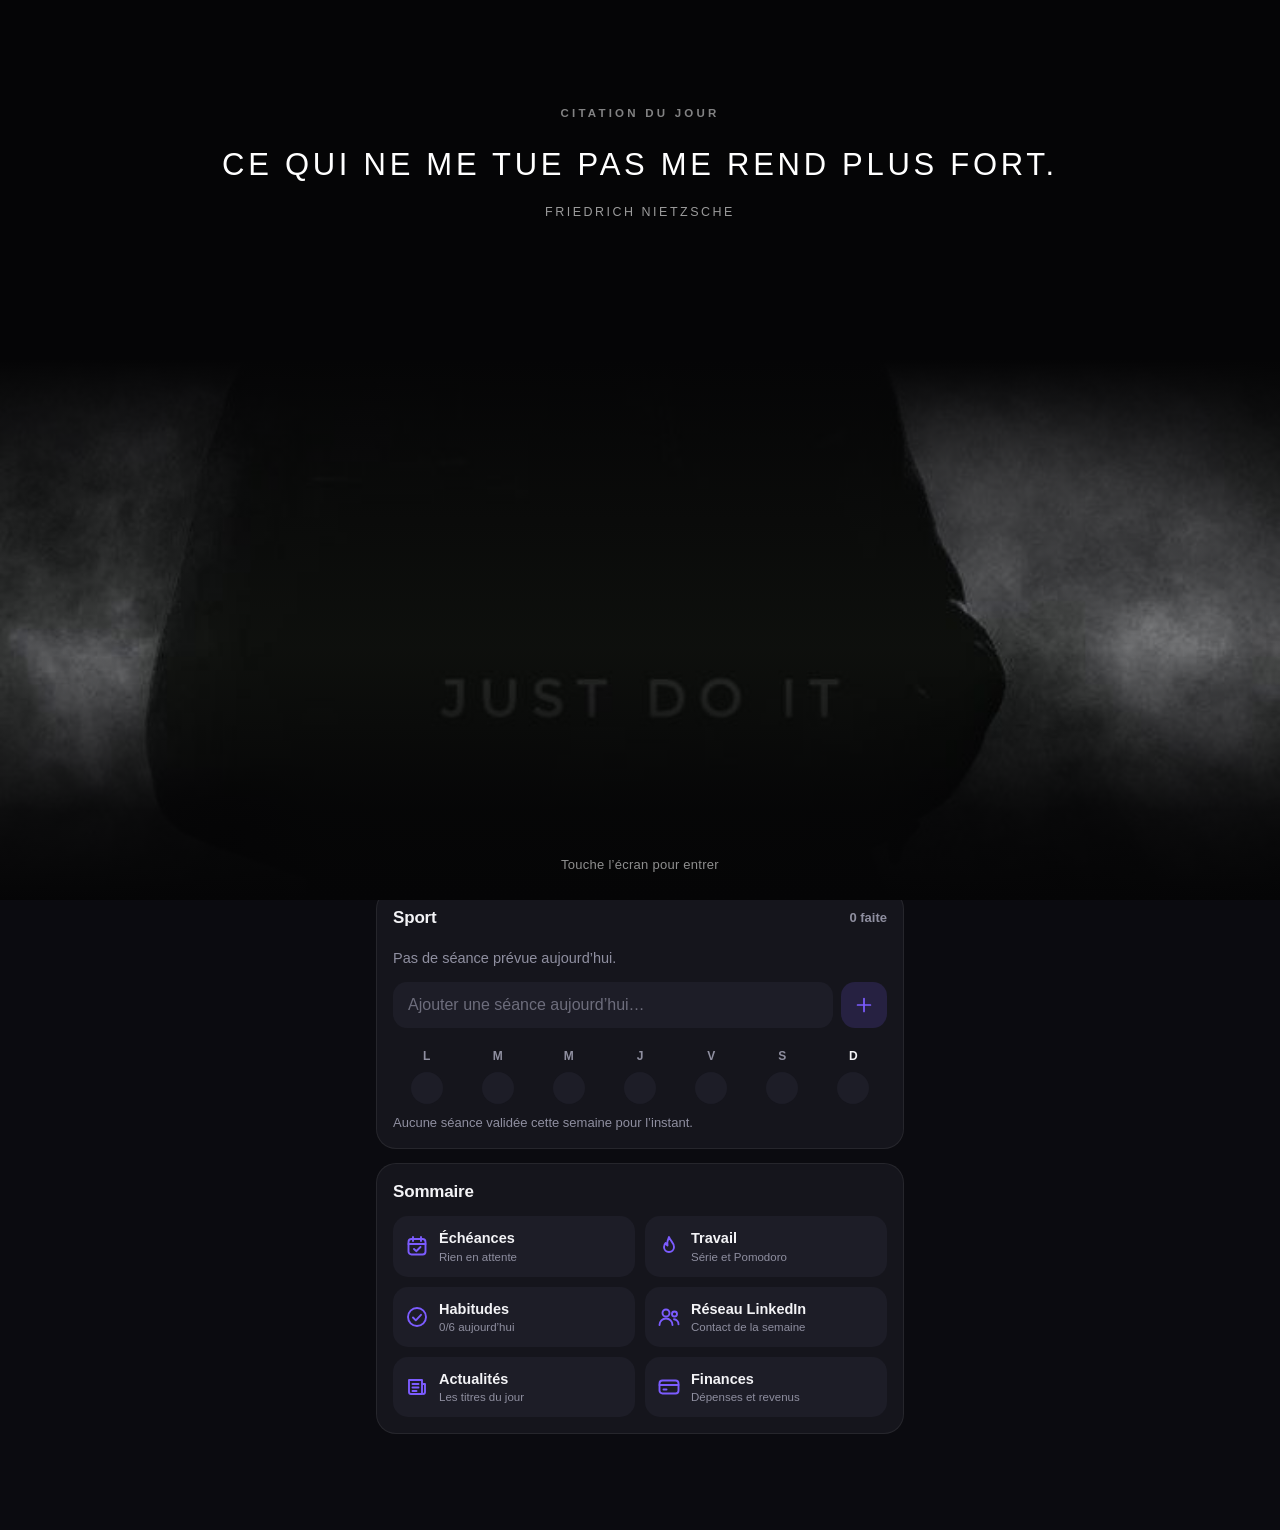
==== commit 6b0aa2f5: "Add files via upload" ====
--- a/index.html
+++ b/index.html
@@ -12,7 +12,7 @@
 <link rel="manifest" href="manifest.webmanifest">
 <link rel="apple-touch-icon" href="icon-180.png">
 <link rel="icon" type="image/png" href="icon-180.png">
-<link rel="stylesheet" href="styles.css">
+<link rel="stylesheet" href="styles.css?v=14">
 </head>
 <body>
 
@@ -36,7 +36,14 @@
 
 <nav class="tabs" id="tabs"></nav>
 
-<iframe id="seancesFrame" title="Séances de sport" hidden></iframe>
+<!-- App Séances : plein écran, ouverte depuis le bouton de l'accueil -->
+<div id="seancesWrap" hidden>
+  <div class="sw-bar">
+    <button class="sw-back" data-a="closeSeances" aria-label="Retour"><svg viewBox="0 0 24 24"><path d="M15 5l-7 7 7 7"/></svg><span>Retour</span></button>
+    <b>Séances</b>
+  </div>
+  <iframe id="seancesFrame" title="Séances de sport"></iframe>
+</div>
 
 <div id="sheet" class="sheet" hidden>
   <div class="sheet-bg" data-a="closeSheet"></div>
@@ -45,11 +52,12 @@
 
 <div id="toast" class="toast" hidden></div>
 
-<script src="config.js"></script>
-<script src="quotes.js"></script>
-<script src="targets.js"></script>
-<script src="extra.js"></script>
-<script src="shell.js"></script>
-<script src="app.js"></script>
+<script src="config.js?v=14"></script>
+<script src="quotes.js?v=14"></script>
+<script src="targets.js?v=14"></script>
+<script src="extra.js?v=14"></script>
+<script src="sync.js?v=14"></script>
+<script src="shell.js?v=14"></script>
+<script src="app.js?v=14"></script>
 </body>
 </html>
--- a/styles.css
+++ b/styles.css
@@ -441,11 +441,10 @@
 .tabs.scroll button { flex: 0 0 74px; }
 .tabs svg { width: 24px; height: 24px; }
 
-/* Transition au changement d'onglet */
-#view.slide-l { animation: slideL .24s ease-out; }
-#view.slide-r { animation: slideR .24s ease-out; }
-@keyframes slideL { from { transform: translateX(38px); opacity: 0; } to { transform: none; opacity: 1; } }
-@keyframes slideR { from { transform: translateX(-38px); opacity: 0; } to { transform: none; opacity: 1; } }
+/* Glissement entre les onglets : couches affichées pendant le mouvement (voir shell.js) */
+#view { touch-action: pan-y; }
+.pg-layer { position: fixed; left: 0; right: 0; bottom: 0; overflow: hidden; background: var(--bg); pointer-events: none; will-change: transform; transform-origin: 50% 50%; backface-visibility: hidden; }
+.pg-layer.incoming { box-shadow: -26px 0 44px rgba(0, 0, 0, .8), -1px 0 0 rgba(124, 92, 255, .22); }
 
 /* Écran de lancement */
 .splash { cursor: pointer; flex-direction: column; }
@@ -483,9 +482,13 @@
 .news .src { color: var(--accent); font-weight: 700; }
 
 /* Séances de sport (app intégrée dans un cadre) */
-#seancesFrame { position: fixed; left: 0; right: 0; width: 100%; border: 0; z-index: 10; background: #08090b; }
+#seancesWrap { position: fixed; inset: 0; z-index: 50; background: #08090b; display: flex; flex-direction: column; padding-top: var(--safe-t); padding-bottom: var(--safe-b); animation: up .26s ease both; }
+.sw-bar { position: relative; flex: none; height: 46px; display: flex; align-items: center; justify-content: center; border-bottom: 1px solid var(--line); }
+.sw-bar b { font-size: 16px; font-weight: 700; }
+.sw-back { position: absolute; left: 6px; top: 0; height: 46px; padding: 0 12px 0 6px; display: flex; align-items: center; gap: 2px; color: var(--accent); font-size: 16px; font-weight: 600; }
+.sw-back svg { width: 22px; height: 22px; stroke-width: 2.4; }
+#seancesFrame { flex: 1; min-height: 0; width: 100%; border: 0; background: #08090b; }
 body.framed { overflow: hidden; }
-body.framed main { display: none; }
 
 /* Réseau : secteur */
 .sector { font-size: 12px; }
@@ -515,3 +518,138 @@
 .guide ol { margin: 12px 0; padding-left: 20px; display: flex; flex-direction: column; gap: 8px; font-size: 14px; line-height: 1.4; }
 .guide .btn { background: var(--card); }
 .sheet.locked .sheet-body { max-height: 94vh; }
+
+/* Finances : paiements Apple Pay à valider */
+.card.pay { border-color: rgba(124, 92, 255, .45); background: linear-gradient(160deg, rgba(124, 92, 255, .14), var(--card) 60%); }
+.card.pay .rows + .btn { margin-top: 12px; }
+.round { width: 38px; height: 38px; flex: none; border-radius: 50%; display: grid; place-items: center; }
+.round svg { width: 19px; height: 19px; stroke-width: 2.4; }
+.round.yes { background: var(--green-soft); color: var(--green); }
+.round.no { background: var(--card2); color: var(--muted); margin-right: -4px; }
+.round:active { transform: scale(.92); }
+.tabs button { position: relative; }
+.tabs button.badge::after { content: ""; position: absolute; top: 2px; left: calc(50% + 8px); width: 9px; height: 9px; border-radius: 50%; background: var(--red); box-shadow: 0 0 0 2px #0f0f15; }
+.guide .btn + .btn { margin-top: 8px; }
+.guide .hint { margin-top: 10px; }
+
+/* Agenda : événement à toucher pour voir le détail */
+.tap { cursor: pointer; }
+.agenda li.tap:active, .what.tap:active { opacity: .6; }
+.agenda .more { align-self: center; color: var(--muted); font-size: 22px; line-height: 1; padding-left: 4px; }
+.ev-dot { display: inline-block; width: 9px; height: 9px; border-radius: 50%; margin-right: 7px; }
+.ev-meta { display: flex; flex-direction: column; gap: 8px; margin: -4px 0 14px; font-size: 15px; }
+.ev-meta li { display: flex; gap: 8px; }
+.ev-meta a, .ev-desc a { color: #b9a8ff; overflow-wrap: anywhere; }
+.ev-desc { background: var(--card2); border-radius: 14px; padding: 14px; font-size: 15px; line-height: 1.5; white-space: pre-wrap; overflow-wrap: anywhere; }
+
+/* Finances : catégories et remboursements parents */
+.rows li.wrap { flex-wrap: wrap; row-gap: 8px; }
+.tags { flex: 0 0 100%; display: flex; gap: 8px; align-items: center; flex-wrap: wrap; padding-left: 46px; }
+.card.pay .tags { padding-left: 0; }
+.pill select { height: 30px; width: auto; max-width: 190px; padding: 0 28px 0 11px; border-radius: 15px; font-size: 13px; font-weight: 650; margin: 0; color: var(--muted); background-color: var(--card2); background-size: 13px; background-position: right 9px center; border: 1px dashed #4a4a5a; }
+.pill.set select { color: var(--text); border: 1px solid transparent; }
+.bychip { height: 30px; padding: 0 11px 0 4px; border-radius: 15px; background: var(--card2); color: var(--muted); font-size: 13px; font-weight: 650; display: inline-flex; align-items: center; gap: 7px; }
+.bychip i { width: 34px; height: 22px; border-radius: 11px; background: #3a3a46; position: relative; transition: background .2s; }
+.bychip i::after { content: ""; position: absolute; top: 2px; left: 2px; width: 18px; height: 18px; border-radius: 50%; background: #fff; transition: transform .2s; }
+.bychip.on { background: rgba(255, 159, 10, .15); color: var(--orange); }
+.bychip.on i { background: var(--orange); }
+.bychip.on i::after { transform: translateX(12px); }
+.amt.adv { color: var(--orange); }
+.stats3 .due b { color: var(--orange); }
+.stats3 + .group { margin-top: 18px; }
+.rows + .btn { margin-top: 12px; }
+.swrow { display: flex; align-items: center; gap: 12px; background: var(--card2); border-radius: 14px; padding: 9px 12px 9px 14px; }
+.swrow span { flex: 1; min-width: 0; display: flex; flex-direction: column; }
+.swrow b { font-size: 14.5px; font-weight: 600; }
+.swrow small { font-size: 12.5px; }
+.swrow input { -webkit-appearance: none; appearance: none; width: 51px; height: 31px; flex: none; border-radius: 16px; background: #3a3a46; position: relative; transition: background .2s; margin: 0; padding: 0; border: 0; cursor: pointer; }
+.swrow input::after { content: ""; position: absolute; top: 2px; left: 2px; width: 27px; height: 27px; border-radius: 50%; background: #fff; box-shadow: 0 2px 4px rgba(0, 0, 0, .3); transition: transform .2s; }
+.swrow input:checked { background: var(--orange); }
+.swrow input:checked::after { transform: translateX(20px); }
+.bars.cats div { grid-template-columns: 128px 1fr auto 36px; }
+.bars.cats span { color: var(--text); white-space: nowrap; overflow: hidden; text-overflow: ellipsis; }
+.bars.cats em { font-style: normal; font-size: 12px; color: var(--muted); text-align: right; }
+.bars u.a { background: var(--accent); }
+.bars u.n { background: #5d5d6c; }
+.guide + .guide { margin-top: 0; }
+
+/* Réglages : flèches pour ordonner les onglets */
+.mvs { display: flex; flex-direction: column; gap: 2px; margin-left: -6px; }
+.mv { width: 30px; height: 22px; border-radius: 7px; background: var(--card); color: var(--text); display: grid; place-items: center; }
+.mv svg { width: 16px; height: 16px; stroke-width: 2.6; }
+.mv:disabled { opacity: .25; }
+.mv:active { transform: scale(.9); }
+
+/* Finances : tableau des remboursements parents */
+.stats3 .got b { color: var(--green); }
+.refunds { width: 100%; border-collapse: collapse; margin-top: 16px; font-size: 14.5px; }
+.refunds th { text-align: left; font-size: 11px; font-weight: 700; text-transform: uppercase; letter-spacing: .05em; color: var(--muted); padding: 0 6px 8px 0; }
+.refunds th:last-child, .refunds td.amt { text-align: right; padding-right: 0; }
+.refunds td { padding: 9px 6px 9px 0; border-top: 1px solid var(--line); vertical-align: middle; }
+.refunds td:first-child { width: 34px; }
+.refunds td b { display: block; font-weight: 600; overflow-wrap: anywhere; }
+.refunds td small { display: block; font-size: 12px; }
+.refunds .st { color: var(--orange); font-weight: 650; font-size: 13px; white-space: nowrap; }
+.refunds tr.ok .st { color: var(--green); }
+.refunds tr.ok td b { color: var(--muted); }
+.refunds td.amt { color: var(--text); }
+.refunds + .btn, .refunds + .link + .btn { margin-top: 12px; }
+
+/* Images choisies par l'utilisateur : citation et fond de l'app (voir shell.js) */
+.bg-row { display: flex; gap: 12px; align-items: center; background: var(--card2); border-radius: 16px; padding: 10px; margin-top: 10px; }
+.bg-prev { width: 64px; height: 104px; flex: none; border-radius: 11px; background: #000 center / cover no-repeat; border: 1px solid var(--line); }
+.bg-prev.quote.def { background-image: url("quote-bg.jpg"); background-position: center bottom; }
+.bg-info { flex: 1; min-width: 0; display: flex; flex-direction: column; gap: 2px; }
+.bg-info b { font-size: 15.5px; font-weight: 600; }
+.bg-info small { font-size: 12.5px; }
+.bg-btns { display: flex; gap: 8px; flex-wrap: wrap; margin-top: 8px; }
+.bg-btns .btn { min-height: 38px; padding: 0 13px; font-size: 14px; background: var(--card); }
+.bg-quote .quote-bg { background: var(--quote-bg) center / cover no-repeat; }
+.bg-quote .quote-bg::after { background: linear-gradient(180deg, rgba(5, 5, 6, .8) 0%, rgba(5, 5, 6, .5) 45%, rgba(5, 5, 6, .55) 70%, rgba(5, 5, 6, .9) 100%); }
+.bg-app body { background: transparent; }
+.bg-app body::before, .bg-app .pg-layer::before { content: ""; z-index: -1; background: linear-gradient(rgba(11, 11, 16, .5), rgba(11, 11, 16, .5)), var(--app-bg) center / cover no-repeat; }
+.bg-app body::before { position: fixed; inset: 0; }
+/* Pendant un glissement, chaque couche montre la même photo, calée sur l'écran entier. */
+.bg-app .pg-layer::before { position: absolute; left: 0; right: 0; bottom: 0; height: 100vh; }
+/* Les cartes laissent deviner la photo derrière elles. */
+.bg-app main .card { background-color: rgba(21, 21, 28, .8); }
+
+/* Accueil : bouton Séances et sommaire */
+.seance-btn { display: flex; align-items: center; gap: 14px; width: 100%; text-align: left; padding: 16px; border-radius: var(--r); background: linear-gradient(135deg, #123524, #0d1512 70%); border: 1px solid rgba(57, 255, 142, .28); color: var(--text); }
+.seance-btn .ico { width: 48px; height: 48px; flex: none; border-radius: 15px; display: grid; place-items: center; background: rgba(57, 255, 142, .14); color: #39ff8e; }
+.seance-btn .ico svg { width: 27px; height: 27px; }
+.seance-btn .txt { flex: 1; min-width: 0; display: flex; flex-direction: column; gap: 2px; }
+.seance-btn b { font-size: 17px; font-weight: 750; letter-spacing: -.01em; }
+.seance-btn small { color: #9fb5a8; }
+.seance-btn .chev { font-size: 26px; color: #39ff8e; line-height: 1; }
+.seance-btn:active { transform: scale(.98); }
+.toc { display: grid; grid-template-columns: 1fr 1fr; gap: 10px; }
+.toc button { display: flex; align-items: center; gap: 10px; text-align: left; padding: 12px; border-radius: 15px; background: var(--card2); color: var(--text); min-width: 0; }
+.toc svg { width: 24px; height: 24px; color: var(--accent); }
+.toc span { min-width: 0; display: flex; flex-direction: column; }
+.toc b { font-size: 14.5px; font-weight: 650; white-space: nowrap; overflow: hidden; text-overflow: ellipsis; }
+.toc small { font-size: 11.5px; white-space: nowrap; overflow: hidden; text-overflow: ellipsis; }
+.toc button:active { transform: scale(.97); }
+
+/* Sport : séance annulée */
+.ghost.skip.on { color: var(--red); background: var(--red-soft); }
+.week i.skip { background: var(--red-soft); color: var(--red); }
+
+/* Échéances */
+.chips button.edit { width: 36px; padding: 0; display: grid; place-items: center; }
+.chips button.edit svg { width: 17px; height: 17px; }
+.sec { font-size: 13px; font-weight: 700; text-transform: uppercase; letter-spacing: .06em; color: var(--muted); margin: 8px 4px -4px; }
+.what small.desc { margin-top: 3px; color: #b4b4c2; display: -webkit-box; -webkit-line-clamp: 2; -webkit-box-orient: vertical; overflow: hidden; }
+.cats-list { margin-bottom: 12px; }
+.ev-cat { display: block; margin-top: 14px; font-size: 13px; color: var(--muted); }
+.sheet label { font-size: 13px; color: var(--muted); }
+.sheet label input, .sheet label select, .sheet label textarea { margin-top: 6px; color: var(--text); }
+
+/* Actualités : choix du site */
+.news-src { display: block; font-size: 12px; font-weight: 600; color: var(--muted); }
+.news-src select { margin-top: 6px; background-color: var(--card); border: 1px solid var(--line); }
+
+/* Accueil : à finir aujourd'hui */
+.due-dot { width: 28px; height: 28px; flex: none; display: grid; place-items: center; }
+.due-dot::before { content: ""; width: 10px; height: 10px; border-radius: 50%; background: var(--red); box-shadow: 0 0 0 4px var(--red-soft); }
+.count.hot { background: var(--red-soft); color: var(--red); padding: 2px 9px; border-radius: 10px; }
